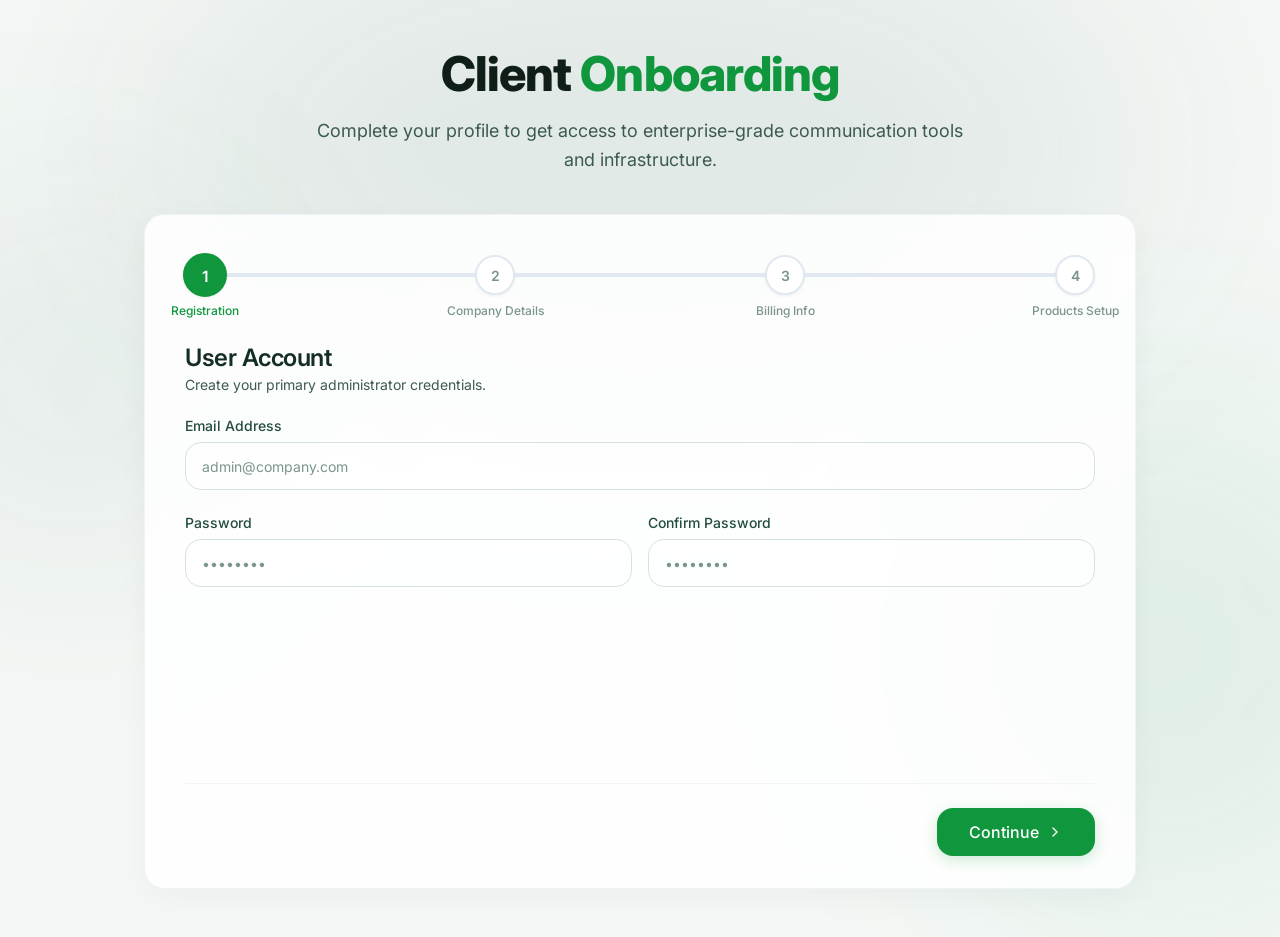
==== frontend/KYC Front-end HTML/index.html @ cc45d7df "update" ====
<!DOCTYPE html>
<html lang="en">
<head>
    <meta charset="UTF-8" />
    <meta name="viewport" content="width=device-width, initial-scale=1.0" />
    <title>Client Onboarding | KYC Portal</title>
    <meta name="description" content="Complete your KYC profile to get access to enterprise-grade communication tools and infrastructure." />
    <link rel="preconnect" href="https://fonts.googleapis.com" />
    <link rel="preconnect" href="https://fonts.gstatic.com" crossorigin />
    <link href="https://fonts.googleapis.com/css2?family=Inter:wght@400;500;600;700;800&display=swap" rel="stylesheet" />
    <link rel="stylesheet" href="style.css" />
</head>
<body>

    <!-- Decorative background blobs -->
    <div class="blob blob-top"></div>
    <div class="blob blob-bottom-right"></div>
    <div class="blob blob-left"></div>

    <!-- Page Wrapper -->
    <div class="page-wrapper">

        <!-- Header -->
        <div class="page-header">
            <h1 class="page-title">Client <span class="accent">Onboarding</span></h1>
            <p class="page-subtitle">Complete your profile to get access to enterprise-grade communication tools and infrastructure.</p>
        </div>

        <!-- KYC Card -->
        <div class="glass-card kyc-card">

            <!-- Progress Bar -->
            <div class="progress-bar-container" id="progressBar">
                <!-- Steps rendered by JS -->
            </div>

            <!-- Step Content -->
            <div class="step-wrapper" id="stepWrapper">
                <!-- Steps rendered by JS -->
            </div>

            <!-- Navigation Buttons -->
            <div class="nav-buttons">
                <button class="btn btn-outline" id="btnBack">
                    <svg xmlns="http://www.w3.org/2000/svg" width="16" height="16" viewBox="0 0 24 24" fill="none" stroke="currentColor" stroke-width="2" stroke-linecap="round" stroke-linejoin="round"><polyline points="15 18 9 12 15 6"></polyline></svg>
                    Back
                </button>
                <button class="btn btn-primary" id="btnNext">
                    Continue
                    <svg xmlns="http://www.w3.org/2000/svg" width="16" height="16" viewBox="0 0 24 24" fill="none" stroke="currentColor" stroke-width="2" stroke-linecap="round" stroke-linejoin="round"><polyline points="9 18 15 12 9 6"></polyline></svg>
                </button>
            </div>

        </div><!-- /kyc-card -->

    </div><!-- /page-wrapper -->

    <script src="app.js"></script>
</body>
</html>
---- frontend/KYC Front-end HTML/style.css ----
/* =============================================
   KYC Portal – Pure CSS Conversion
   ============================================= */

*,
*::before,
*::after {
    box-sizing: border-box;
    margin: 0;
    padding: 0;
}

:root {
    --background: #f3f7f5;
    --foreground: #152E23;
    --primary: #10963D;
    --primary-hover: #0e7e33;
    --primary-shadow: rgba(16, 150, 61, 0.2);
    --primary-shadow-hover: rgba(16, 150, 61, 0.3);
    --primary-light: #e8f5ec;
    --card: #ffffff;
    --border: #d5e3dc;
    --border-focus: #10963D;
    --ring: rgba(16, 150, 61, 0.1);
    --radius: 0.75rem;
    --radius-xl: 1rem;
    --radius-2xl: 1.25rem;
    --slate-400: #7a9589;
    --slate-500: #3d5a4e;
    --slate-700: #234C3D;
    --slate-800: #152E23;
    --slate-900: #0f1f18;
}

html {
    scroll-behavior: smooth;
}

body {
    font-family: 'Inter', sans-serif;
    background-color: var(--background);
    color: var(--foreground);
    min-height: 100vh;
    -webkit-font-smoothing: antialiased;
    -moz-osx-font-smoothing: grayscale;
    overflow-x: hidden;
}

/* ---- Scrollbar ---- */
::-webkit-scrollbar {
    width: 6px;
    height: 6px;
}

::-webkit-scrollbar-track {
    background: transparent;
}

::-webkit-scrollbar-thumb {
    background: #cbd5e1;
    border-radius: 10px;
}

::-webkit-scrollbar-thumb:hover {
    background: var(--slate-400);
}


/* =============================================
   BACKGROUND BLOBS
   ============================================= */
.blob {
    position: fixed;
    border-radius: 50%;
    pointer-events: none;
    filter: blur(120px);
    z-index: 0;
}

.blob-top {
    top: -100px;
    left: 50%;
    transform: translateX(-50%);
    width: min(1000px, 100%);
    height: 500px;
    background: rgba(35, 76, 61, 0.08);
    /* Primary semi-transparent */
}

.blob-bottom-right {
    bottom: 0;
    right: -10%;
    width: 500px;
    height: 500px;
    background: rgba(16, 150, 61, 0.08);
    /* Accent semi-transparent */
    filter: blur(100px);
}

.blob-left {
    top: 20%;
    left: -10%;
    width: 400px;
    height: 400px;
    background: rgba(35, 76, 61, 0.05);
    filter: blur(100px);
}


/* =============================================
   PAGE LAYOUT
   ============================================= */
.page-wrapper {
    position: relative;
    z-index: 10;
    min-height: 100vh;
    display: flex;
    flex-direction: column;
    align-items: center;
    padding: 3rem 1rem;
    width: 100%;
    max-width: 64rem;
    /* max-w-4xl */
    margin: 0 auto;
}

.page-header {
    text-align: center;
    margin-bottom: 2.5rem;
}

.page-title {
    font-size: clamp(2rem, 5vw, 3rem);
    font-weight: 800;
    color: var(--slate-900);
    letter-spacing: -0.02em;
    line-height: 1.1;
}

.page-title .accent {
    color: var(--primary);
}

.page-subtitle {
    margin-top: 1rem;
    font-size: 1.125rem;
    color: var(--slate-500);
    max-width: 42rem;
    margin-left: auto;
    margin-right: auto;
    line-height: 1.6;
}


/* =============================================
   GLASS CARD
   ============================================= */
.glass-card {
    background: rgba(255, 255, 255, 0.85);
    backdrop-filter: blur(12px);
    -webkit-backdrop-filter: blur(12px);
    border: 1px solid rgba(226, 232, 240, 0.5);
    box-shadow: 0 8px 30px rgba(0, 0, 0, 0.04);
    border-radius: 1.25rem;
    transition: box-shadow 0.3s ease;
}

.glass-card:hover {
    box-shadow: 0 8px 30px rgba(0, 0, 0, 0.08);
}

.kyc-card {
    width: 100%;
    padding: 2.5rem 2.5rem 2rem;
    position: relative;
    overflow: hidden;
}

@media (max-width: 640px) {
    .kyc-card {
        padding: 1.5rem 1rem 1.5rem;
    }
}


/* =============================================
   PROGRESS BAR
   ============================================= */
.progress-bar-container {
    width: 100%;
    margin-bottom: 3rem;
    position: relative;
}

.progress-steps {
    position: relative;
    display: flex;
    justify-content: space-between;
    align-items: center;
}

/* Background track */
.progress-track-bg {
    position: absolute;
    top: 50%;
    left: 0;
    width: 100%;
    height: 4px;
    transform: translateY(-50%);
    background: #e2e8f0;
    border-radius: 99px;
}

/* Active track */
.progress-track-fill {
    position: absolute;
    top: 50%;
    left: 0;
    height: 4px;
    transform: translateY(-50%);
    background: var(--primary);
    border-radius: 99px;
    transition: width 0.5s cubic-bezier(.4, 0, .2, 1);
}

/* Each step node */
.progress-step-item {
    position: relative;
    z-index: 10;
    display: flex;
    flex-direction: column;
    align-items: center;
}

.step-circle {
    width: 2.5rem;
    height: 2.5rem;
    border-radius: 50%;
    border: 2px solid #e2e8f0;
    background: #fff;
    display: flex;
    align-items: center;
    justify-content: center;
    font-size: 0.875rem;
    font-weight: 600;
    color: var(--slate-400);
    box-shadow: 0 1px 3px rgba(0, 0, 0, 0.06);
    transition: background 0.3s ease, border-color 0.3s ease, color 0.3s ease, transform 0.3s ease;
}

.step-circle.active {
    background: var(--primary);
    border-color: var(--primary);
    color: #fff;
    transform: scale(1.1);
}

.step-circle.completed {
    background: var(--primary);
    border-color: var(--primary);
    color: #fff;
}

.step-circle svg {
    width: 1.25rem;
    height: 1.25rem;
}

.step-label {
    position: absolute;
    top: 3rem;
    white-space: nowrap;
    font-size: 0.75rem;
    font-weight: 500;
    color: var(--slate-400);
    transition: color 0.3s ease;
}

.step-label.active {
    color: var(--primary);
}

.step-label.completed {
    color: var(--slate-700);
}


/* =============================================
   STEP WRAPPER / ANIMATION
   ============================================= */
.step-wrapper {
    margin-top: 3rem;
    min-height: 400px;
    position: relative;
    overflow: hidden;
}

.step-content {
    width: 100%;
    animation: slideIn 0.3s cubic-bezier(.4, 0, .2, 1) both;
}

.step-content.exit-left {
    animation: slideOutLeft 0.25s cubic-bezier(.4, 0, .2, 1) forwards;
}

.step-content.exit-right {
    animation: slideOutRight 0.25s cubic-bezier(.4, 0, .2, 1) forwards;
}

@keyframes slideIn {
    from {
        opacity: 0;
        transform: translateX(40px) scale(0.98);
    }

    to {
        opacity: 1;
        transform: translateX(0) scale(1);
    }
}

@keyframes slideInFromLeft {
    from {
        opacity: 0;
        transform: translateX(-40px) scale(0.98);
    }

    to {
        opacity: 1;
        transform: translateX(0) scale(1);
    }
}

@keyframes slideOutLeft {
    from {
        opacity: 1;
        transform: translateX(0) scale(1);
    }

    to {
        opacity: 0;
        transform: translateX(-40px) scale(0.98);
    }
}

@keyframes slideOutRight {
    from {
        opacity: 1;
        transform: translateX(0) scale(1);
    }

    to {
        opacity: 0;
        transform: translateX(40px) scale(0.98);
    }
}


/* =============================================
   FORM TYPOGRAPHY
   ============================================= */
.step-title {
    font-size: 1.5rem;
    font-weight: 600;
    color: var(--slate-800);
    letter-spacing: -0.02em;
}

.step-subtitle {
    font-size: 0.875rem;
    color: var(--slate-500);
    margin-top: 0.25rem;
}

.section-divider {
    grid-column: 1 / -1;
    border-top: 1px solid #f1f5f9;
    padding-top: 1.25rem;
    margin-top: 0.5rem;
}

.section-divider h3 {
    font-size: 0.875rem;
    font-weight: 600;
    color: var(--slate-700);
    margin-bottom: 0;
}


/* =============================================
   FORM CONTROLS
   ============================================= */
.form-group {
    display: flex;
    flex-direction: column;
    gap: 0.5rem;
}

.form-label {
    font-size: 0.875rem;
    font-weight: 500;
    color: var(--slate-700);
    display: block;
}

.form-label.small-label {
    font-size: 0.7rem;
    text-transform: uppercase;
    letter-spacing: 0.07em;
    font-weight: 600;
    color: var(--slate-500);
}

.form-input,
.form-select {
    height: 3rem;
    width: 100%;
    border-radius: var(--radius-xl);
    border: 1px solid var(--border);
    background: rgba(255, 255, 255, 0.5);
    padding: 0.5rem 1rem;
    font-size: 0.875rem;
    font-family: 'Inter', sans-serif;
    color: var(--foreground);
    outline: none;
    transition: border-color 0.2s, box-shadow 0.2s, background 0.2s;
    appearance: none;
    -webkit-appearance: none;
}

.form-input::placeholder {
    color: var(--slate-400);
}

.form-input:focus,
.form-select:focus {
    border-color: var(--border-focus);
    background: #fff;
    box-shadow: 0 0 0 4px var(--ring);
}

.form-input:disabled,
.form-select:disabled {
    cursor: not-allowed;
    opacity: 0.5;
}

/* Input with icon */
.input-icon-wrap {
    position: relative;
}

.input-icon-wrap .form-input {
    padding-left: 2.5rem;
}

.input-icon-wrap .input-icon {
    position: absolute;
    left: 0.75rem;
    top: 50%;
    transform: translateY(-50%);
    color: var(--slate-400);
    width: 1.25rem;
    height: 1.25rem;
    pointer-events: none;
}

/* Select arrow */
.select-wrap {
    position: relative;
}

.select-wrap::after {
    content: '';
    position: absolute;
    right: 1rem;
    top: 50%;
    transform: translateY(-50%);
    width: 0;
    height: 0;
    border-left: 5px solid transparent;
    border-right: 5px solid transparent;
    border-top: 6px solid var(--slate-400);
    pointer-events: none;
}

.select-wrap .form-select {
    width: 100%;
}


/* =============================================
   GRID LAYOUTS
   ============================================= */
.form-grid {
    display: grid;
    grid-template-columns: 1fr;
    gap: 1.25rem 1.5rem;
}

@media (min-width: 768px) {
    .form-grid-2 {
        grid-template-columns: 1fr 1fr;
    }
}

.col-span-2 {
    grid-column: 1 / -1;
}

.two-col-grid {
    display: grid;
    grid-template-columns: 1fr 1fr;
    gap: 1rem;
}


/* =============================================
   STEP: REGISTRATION
   ============================================= */
.step-space {
    display: flex;
    flex-direction: column;
    gap: 1.5rem;
}


/* =============================================
   STEP: BILLING INFO
   ============================================= */
.badge-secure {
    display: flex;
    align-items: center;
    gap: 0.375rem;
    background: var(--primary-light);
    color: var(--primary);
    padding: 0.375rem 0.75rem;
    border-radius: 99px;
    font-size: 0.875rem;
    font-weight: 500;
    white-space: nowrap;
}

.badge-secure svg {
    width: 1rem;
    height: 1rem;
}

.billing-header {
    display: flex;
    align-items: center;
    justify-content: space-between;
    flex-wrap: wrap;
    gap: 0.75rem;
}

@media (max-width: 640px) {
    .badge-secure {
        display: none;
    }
}

.card-section {
    background: rgba(248, 250, 252, 0.5);
    border: 1px solid var(--border);
    border-radius: 1rem;
    padding: 1.5rem;
    display: flex;
    flex-direction: column;
    gap: 1.25rem;
}

.card-section-header {
    display: flex;
    align-items: center;
    gap: 0.75rem;
    margin-bottom: 0.25rem;
}

.icon-circle {
    width: 2.5rem;
    height: 2.5rem;
    border-radius: 50%;
    display: flex;
    align-items: center;
    justify-content: center;
    flex-shrink: 0;
}

.icon-circle.indigo {
    background: var(--primary-light);
    color: var(--primary);
}

.icon-circle svg {
    width: 1.25rem;
    height: 1.25rem;
}

.card-section-label {
    font-weight: 500;
    color: var(--slate-900);
}

/* Billing address collapsible */
.billing-address-wrap {
    overflow: hidden;
    transition: max-height 0.35s cubic-bezier(.4, 0, .2, 1), opacity 0.3s ease, margin-top 0.3s ease;
    max-height: 0;
    opacity: 0;
    margin-top: 0;
}

.billing-address-wrap.visible {
    max-height: 200px;
    opacity: 1;
    margin-top: 1rem;
}

.checkbox-row {
    display: flex;
    align-items: center;
    gap: 0.75rem;
}

.checkbox-row input[type="checkbox"] {
    width: 1rem;
    height: 1rem;
    accent-color: var(--primary);
    cursor: pointer;
    border: 1px solid #cbd5e1;
    border-radius: 0.25rem;
}

.checkbox-label {
    font-size: 0.875rem;
    font-weight: 500;
    color: var(--slate-700);
    cursor: pointer;
    user-select: none;
}


/* =============================================
   STEP: PRODUCTS SELECTION
   ============================================= */
.products-grid {
    display: grid;
    grid-template-columns: 1fr;
    gap: 1rem;
    margin-top: 1.5rem;
}

@media (min-width: 640px) {
    .products-grid {
        grid-template-columns: 1fr 1fr;
    }
}

.product-card {
    position: relative;
    border-radius: 1rem;
    border: 2px solid transparent;
    padding: 1.25rem;
    cursor: pointer;
    display: flex;
    flex-direction: column;
    background: rgba(248, 250, 252, 0.5);
    transition: background 0.2s ease, border-color 0.2s ease,
        box-shadow 0.2s ease, transform 0.15s ease;
    overflow: hidden;
    user-select: none;
}

.product-card:hover {
    background: #fff;
    border-color: #e2e8f0;
    transform: translateY(-2px);
}

.product-card.selected {
    background: #fff;
    box-shadow: 0 4px 20px rgba(0, 0, 0, 0.07);
}

.product-card:active {
    transform: scale(0.98);
}

.product-card-header {
    display: flex;
    align-items: flex-start;
    gap: 0.75rem;
    margin-bottom: 0;
}

.product-title {
    font-weight: 600;
    color: var(--slate-800);
}

.product-desc {
    font-size: 0.875rem;
    color: var(--slate-500);
    margin-top: 0.25rem;
    line-height: 1.55;
}

.product-check {
    width: 1.25rem;
    height: 1.25rem;
    border-radius: 50%;
    border: 1px solid #cbd5e1;
    display: flex;
    align-items: center;
    justify-content: center;
    flex-shrink: 0;
    transition: background 0.2s, border-color 0.2s;
    margin-top: 3px;
}

.product-check.checked {
    background: var(--primary);
    border-color: var(--primary);
}

.product-check svg {
    width: 0.75rem;
    height: 0.75rem;
    color: #fff;
    display: none;
}

.product-check.checked svg {
    display: block;
}

/* Product detail expand */
.product-detail-expand {
    overflow: hidden;
    transition: max-height 0.35s cubic-bezier(.4, 0, .2, 1), opacity 0.3s ease, margin-top 0.3s ease;
    max-height: 0;
    opacity: 0;
    margin-top: 0;
}

.product-detail-expand.visible {
    max-height: 200px;
    opacity: 1;
    margin-top: 0.75rem;
}

.product-detail-inner {
    padding-top: 0.75rem;
    border-top: 1px solid #f1f5f9;
}

.product-detail-expand .form-input {
    height: 2.5rem;
    font-size: 0.875rem;
    background: #f8fafc;
}

/* Product icon colors */
.bg-blue-100 {
    background: var(--primary-light);
}

.text-blue-600 {
    color: var(--primary);
}

.bg-indigo-100 {
    background: var(--primary-light);
}

.text-indigo-600 {
    color: var(--primary);
}

.bg-purple-100 {
    background: var(--primary-light);
}

.text-purple-600 {
    color: var(--primary);
}

.bg-emerald-100 {
    background: var(--primary-light);
}

.text-emerald-600 {
    color: var(--primary);
}

/* Product card border when selected */
.product-card.selected.border-blue-600 {
    border-color: var(--primary);
}

.product-card.selected.border-indigo-600,
.product-card.selected.border-purple-600,
.product-card.selected.border-emerald-600 {
    border-color: var(--primary);
}


/* =============================================
   NAVIGATION BUTTONS
   ============================================= */
.nav-buttons {
    margin-top: 2.5rem;
    padding-top: 1.5rem;
    border-top: 1px solid #f1f5f9;
    display: flex;
    justify-content: space-between;
    align-items: center;
}

.btn {
    display: inline-flex;
    align-items: center;
    justify-content: center;
    gap: 0.5rem;
    font-family: 'Inter', sans-serif;
    font-weight: 500;
    font-size: 1rem;
    height: 3rem;
    padding: 0.5rem 2rem;
    border-radius: var(--radius-xl);
    border: none;
    cursor: pointer;
    transition: all 0.2s ease;
    outline: none;
    text-decoration: none;
}

.btn:disabled {
    pointer-events: none;
    opacity: 0.5;
}

.btn:focus-visible {
    outline: 2px solid var(--primary);
    outline-offset: 2px;
}

.btn:active {
    transform: scale(0.98);
}

.btn-primary {
    background: var(--primary);
    color: #fff;
    box-shadow: 0 4px 14px var(--primary-shadow);
}

.btn-primary:hover {
    background: var(--primary-hover);
    box-shadow: 0 6px 20px var(--primary-shadow-hover);
    transform: translateY(-1px);
}

.btn-outline {
    border: 2px solid var(--border);
    background: rgba(255, 255, 255, 0.5);
    color: var(--slate-700);
}

.btn-outline:hover {
    background: #f8fafc;
    border-color: #cbd5e1;
}

.btn-success {
    background: var(--primary);
    color: #fff;
    box-shadow: 0 4px 14px var(--primary-shadow);
}

.btn-success:hover {
    background: var(--primary-hover);
    box-shadow: 0 6px 20px var(--primary-shadow-hover);
    transform: translateY(-1px);
}

.invisible {
    visibility: hidden;
}

@keyframes spin {
    from {
        transform: rotate(0deg);
    }

    to {
        transform: rotate(360deg);
    }
}

@keyframes fadeSlideInToast {
    from {
        opacity: 0;
        transform: translate(-50%, 20px);
    }

    to {
        opacity: 1;
        transform: translate(-50%, 0);
    }
}

@keyframes popIn {
    from {
        opacity: 0;
        transform: scale(0.5);
    }

    to {
        opacity: 1;
        transform: scale(1);
    }
}
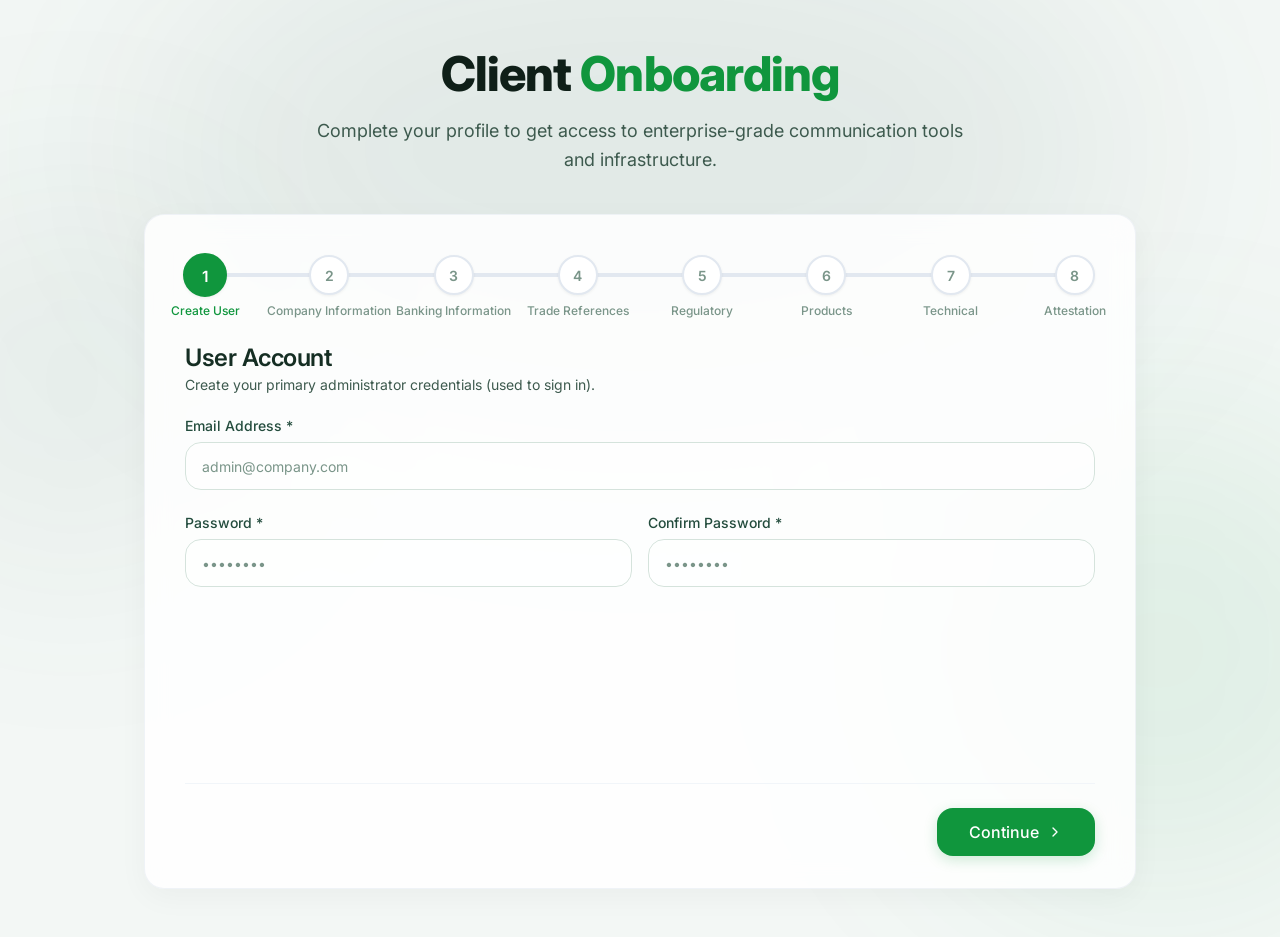
==== commit 7d1c7bae: "update" ====
--- a/frontend/KYC Front-end HTML/index.html
+++ b/frontend/KYC Front-end HTML/index.html
@@ -1,15 +1,19 @@
 <!DOCTYPE html>
 <html lang="en">
+
 <head>
     <meta charset="UTF-8" />
     <meta name="viewport" content="width=device-width, initial-scale=1.0" />
     <title>Client Onboarding | KYC Portal</title>
-    <meta name="description" content="Complete your KYC profile to get access to enterprise-grade communication tools and infrastructure." />
+    <meta name="description"
+        content="Complete your KYC profile to get access to enterprise-grade communication tools and infrastructure." />
     <link rel="preconnect" href="https://fonts.googleapis.com" />
     <link rel="preconnect" href="https://fonts.gstatic.com" crossorigin />
-    <link href="https://fonts.googleapis.com/css2?family=Inter:wght@400;500;600;700;800&display=swap" rel="stylesheet" />
+    <link href="https://fonts.googleapis.com/css2?family=Inter:wght@400;500;600;700;800&display=swap"
+        rel="stylesheet" />
     <link rel="stylesheet" href="style.css" />
 </head>
+
 <body>
 
     <!-- Decorative background blobs -->
@@ -23,7 +27,8 @@
         <!-- Header -->
         <div class="page-header">
             <h1 class="page-title">Client <span class="accent">Onboarding</span></h1>
-            <p class="page-subtitle">Complete your profile to get access to enterprise-grade communication tools and infrastructure.</p>
+            <p class="page-subtitle">Complete your profile to get access to enterprise-grade communication tools and
+                infrastructure.</p>
         </div>
 
         <!-- KYC Card -->
@@ -42,12 +47,18 @@
             <!-- Navigation Buttons -->
             <div class="nav-buttons">
                 <button class="btn btn-outline" id="btnBack">
-                    <svg xmlns="http://www.w3.org/2000/svg" width="16" height="16" viewBox="0 0 24 24" fill="none" stroke="currentColor" stroke-width="2" stroke-linecap="round" stroke-linejoin="round"><polyline points="15 18 9 12 15 6"></polyline></svg>
+                    <svg xmlns="http://www.w3.org/2000/svg" width="16" height="16" viewBox="0 0 24 24" fill="none"
+                        stroke="currentColor" stroke-width="2" stroke-linecap="round" stroke-linejoin="round">
+                        <polyline points="15 18 9 12 15 6"></polyline>
+                    </svg>
                     Back
                 </button>
                 <button class="btn btn-primary" id="btnNext">
                     Continue
-                    <svg xmlns="http://www.w3.org/2000/svg" width="16" height="16" viewBox="0 0 24 24" fill="none" stroke="currentColor" stroke-width="2" stroke-linecap="round" stroke-linejoin="round"><polyline points="9 18 15 12 9 6"></polyline></svg>
+                    <svg xmlns="http://www.w3.org/2000/svg" width="16" height="16" viewBox="0 0 24 24" fill="none"
+                        stroke="currentColor" stroke-width="2" stroke-linecap="round" stroke-linejoin="round">
+                        <polyline points="9 18 15 12 9 6"></polyline>
+                    </svg>
                 </button>
             </div>
 
@@ -57,4 +68,5 @@
 
     <script src="app.js"></script>
 </body>
-</html>
+
+</html>
--- a/frontend/KYC Front-end HTML/style.css
+++ b/frontend/KYC Front-end HTML/style.css
@@ -440,6 +440,39 @@
     box-shadow: 0 0 0 4px var(--ring);
 }
 
+/* Client-side validation: highlight invalid fields (used with .field-invalid) */
+.form-group.field-invalid>.form-label,
+.form-group.field-invalid>span.form-label {
+    color: #b71c1c;
+}
+
+.form-group.field-invalid .form-input,
+.form-group.field-invalid .form-select,
+.form-group.field-invalid textarea.form-input {
+    border-color: #e73232;
+    background: #fff8f8;
+    box-shadow: 0 0 0 3px rgba(231, 50, 50, 0.14);
+}
+
+.form-group.field-invalid .form-input:focus,
+.form-group.field-invalid .form-select:focus,
+.form-group.field-invalid textarea.form-input:focus {
+    border-color: #c62828;
+    box-shadow: 0 0 0 4px rgba(231, 50, 50, 0.18);
+}
+
+.form-group.field-invalid .checkbox-row {
+    outline: 2px solid rgba(231, 50, 50, 0.45);
+    outline-offset: 4px;
+    border-radius: 8px;
+}
+
+.products-grid.field-invalid {
+    outline: 2px solid #e73232;
+    outline-offset: 6px;
+    border-radius: var(--radius-xl);
+}
+
 .form-input:disabled,
 .form-select:disabled {
     cursor: not-allowed;
@@ -614,6 +647,21 @@
 
 .billing-address-wrap.visible {
     max-height: 200px;
+    opacity: 1;
+    margin-top: 1rem;
+}
+
+/* U.S. bank details (KYC step 3) */
+.bank-details-wrap {
+    overflow: hidden;
+    transition: max-height 0.35s cubic-bezier(.4, 0, .2, 1), opacity 0.3s ease, margin-top 0.3s ease;
+    max-height: 0;
+    opacity: 0;
+    margin-top: 0;
+}
+
+.bank-details-wrap.visible {
+    max-height: 2400px;
     opacity: 1;
     margin-top: 1rem;
 }
